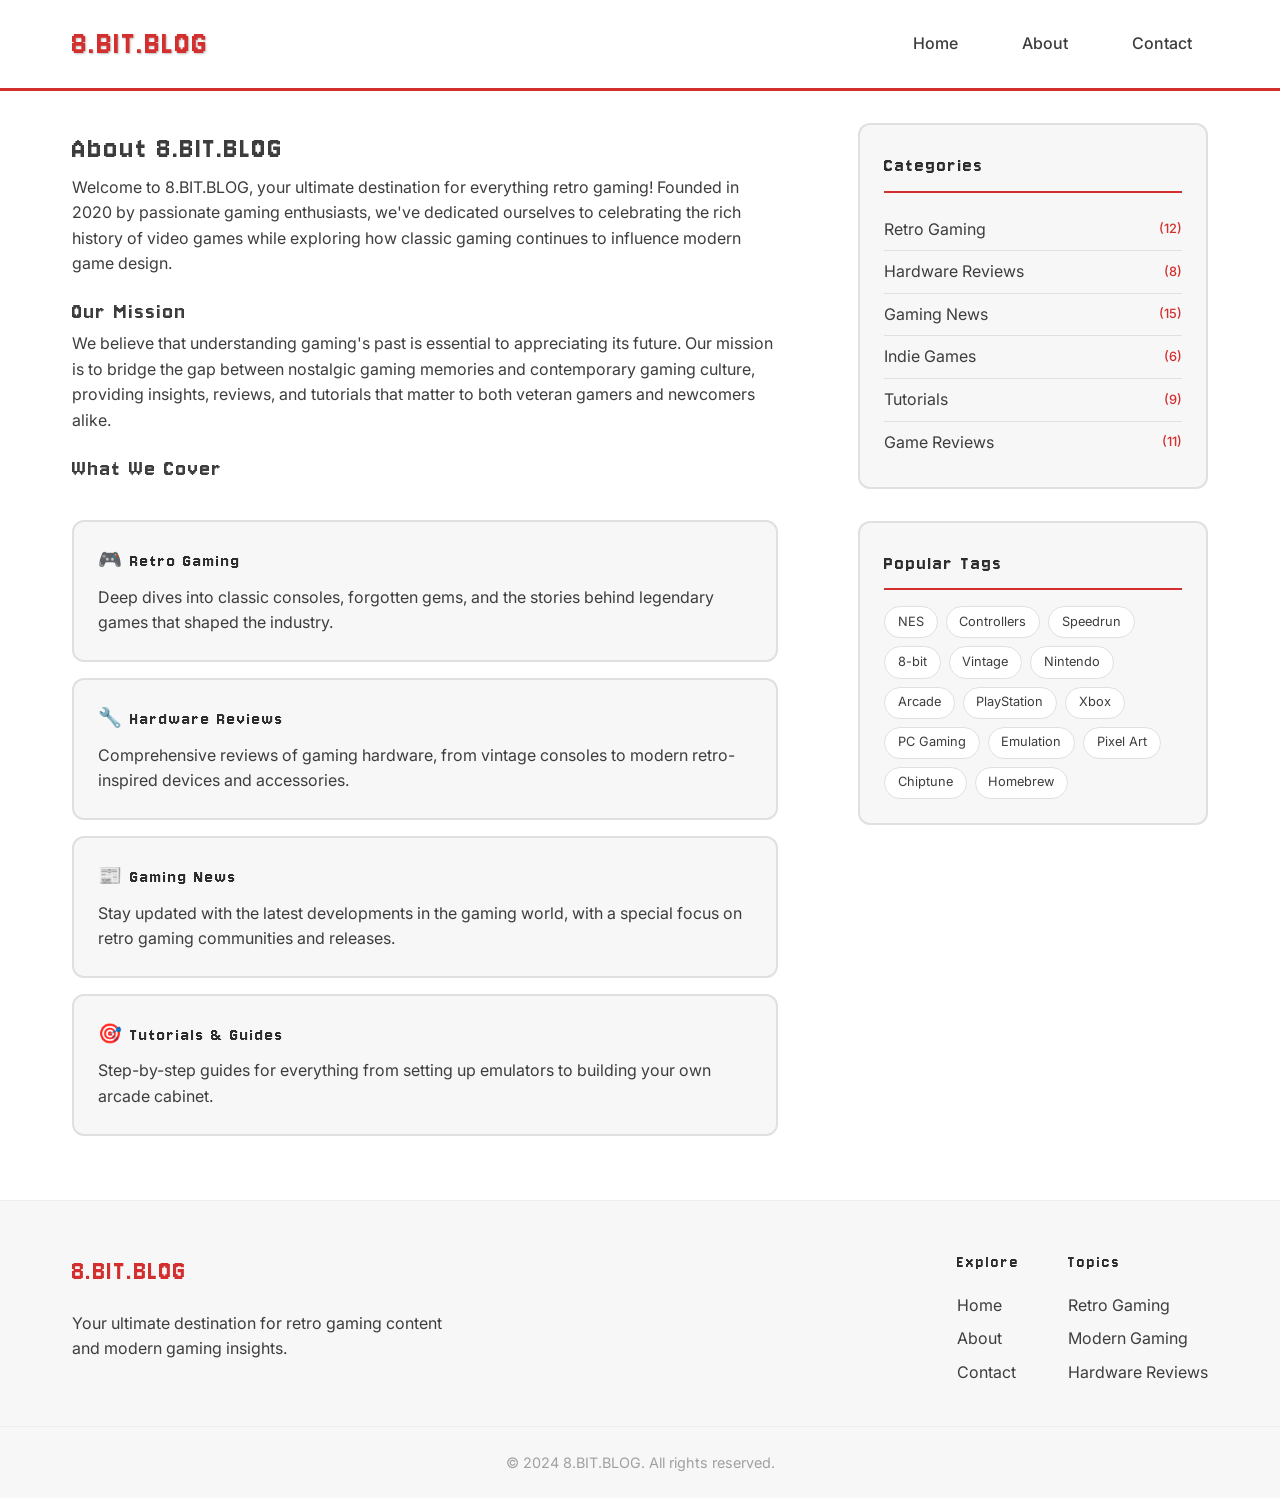
==== about.html @ f660c372 "add initial website structure and pages" ====
<html lang="en">
  <head>
    <meta charset="UTF-8" />
    <meta name="viewport" content="width=device-width, initial-scale=1.0" />
    <title>About - 8.BIT.BLOG</title>
    <link rel="stylesheet" href="assets/styles.css" />
  </head>
  <body>
    <nav class="navbar">
      <div class="nav-container">
        <a href="index.html" class="nav-logo">8.BIT.BLOG</a>
        <ul class="nav-links">
          <li><a href="index.html">Home</a></li>
          <li><a href="about.html">About</a></li>
          <li><a href="contact.html">Contact</a></li>
        </ul>
      </div>
    </nav>

    <div class="content">
      <div class="main-layout">
        <!-- Left Column - About Content -->
        <div class="blog-section">
          <h1>About 8.BIT.BLOG</h1>
          <p>
            Welcome to 8.BIT.BLOG, your ultimate destination for everything
            retro gaming! Founded in 2020 by passionate gaming enthusiasts,
            we've dedicated ourselves to celebrating the rich history of video
            games while exploring how classic gaming continues to influence
            modern game design.
          </p>

          <h2>Our Mission</h2>
          <p>
            We believe that understanding gaming's past is essential to
            appreciating its future. Our mission is to bridge the gap between
            nostalgic gaming memories and contemporary gaming culture, providing
            insights, reviews, and tutorials that matter to both veteran gamers
            and newcomers alike.
          </p>

          <h2>What We Cover</h2>
          <div class="about-topics">
            <div class="topic-item">
              <h3>🎮 Retro Gaming</h3>
              <p>
                Deep dives into classic consoles, forgotten gems, and the
                stories behind legendary games that shaped the industry.
              </p>
            </div>

            <div class="topic-item">
              <h3>🔧 Hardware Reviews</h3>
              <p>
                Comprehensive reviews of gaming hardware, from vintage consoles
                to modern retro-inspired devices and accessories.
              </p>
            </div>

            <div class="topic-item">
              <h3>📰 Gaming News</h3>
              <p>
                Stay updated with the latest developments in the gaming world,
                with a special focus on retro gaming communities and releases.
              </p>
            </div>

            <div class="topic-item">
              <h3>🎯 Tutorials & Guides</h3>
              <p>
                Step-by-step guides for everything from setting up emulators to
                building your own arcade cabinet.
              </p>
            </div>
          </div>
        </div>

        <!-- Right Column - Sidebar -->
        <div class="sidebar-section">
          <!-- Categories -->
          <div class="sidebar-widget">
            <h3>Categories</h3>
            <ul class="category-list">
              <li>
                <a href="#" class="category-item"
                  >Retro Gaming <span class="count">(12)</span></a
                >
              </li>
              <li>
                <a href="#" class="category-item"
                  >Hardware Reviews <span class="count">(8)</span></a
                >
              </li>
              <li>
                <a href="#" class="category-item"
                  >Gaming News <span class="count">(15)</span></a
                >
              </li>
              <li>
                <a href="#" class="category-item"
                  >Indie Games <span class="count">(6)</span></a
                >
              </li>
              <li>
                <a href="#" class="category-item"
                  >Tutorials <span class="count">(9)</span></a
                >
              </li>
              <li>
                <a href="#" class="category-item"
                  >Game Reviews <span class="count">(11)</span></a
                >
              </li>
            </ul>
          </div>

          <!-- Tags -->
          <div class="sidebar-widget">
            <h3>Popular Tags</h3>
            <div class="tag-cloud">
              <a href="#" class="tag">NES</a>
              <a href="#" class="tag">Controllers</a>
              <a href="#" class="tag">Speedrun</a>
              <a href="#" class="tag">8-bit</a>
              <a href="#" class="tag">Vintage</a>
              <a href="#" class="tag">Nintendo</a>
              <a href="#" class="tag">Arcade</a>
              <a href="#" class="tag">PlayStation</a>
              <a href="#" class="tag">Xbox</a>
              <a href="#" class="tag">PC Gaming</a>
              <a href="#" class="tag">Emulation</a>
              <a href="#" class="tag">Pixel Art</a>
              <a href="#" class="tag">Chiptune</a>
              <a href="#" class="tag">Homebrew</a>
            </div>
          </div>
        </div>
      </div>
    </div>

    <footer class="footer">
      <div class="footer-container">
        <div class="footer-brand">
          <h3>8.BIT.BLOG</h3>
          <p>
            Your ultimate destination for retro gaming content and modern gaming
            insights.
          </p>
        </div>

        <div class="footer-links">
          <div class="footer-section">
            <h4>Explore</h4>
            <ul>
              <li><a href="index.html">Home</a></li>
              <li><a href="about.html">About</a></li>
              <li><a href="contact.html">Contact</a></li>
            </ul>
          </div>

          <div class="footer-section">
            <h4>Topics</h4>
            <ul>
              <li><a href="#">Retro Gaming</a></li>
              <li><a href="#">Modern Gaming</a></li>
              <li><a href="#">Hardware Reviews</a></li>
            </ul>
          </div>
        </div>
      </div>

      <div class="footer-bottom">
        <p>&copy; 2024 8.BIT.BLOG. All rights reserved.</p>
      </div>
    </footer>
  </body>
</html>
---- assets/styles.css ----
/* Import fonts from Google Fonts */
@import url("https://fonts.googleapis.com/css2?family=Jersey+10&family=Inter:wght@300;400;500;600&display=swap");

/* Retro Gaming Color Scheme - Inspired by classic NES gamepad */
:root {
  --retro-dark: #2d2d2d;
  --retro-grey: #3d3d3d;
  --retro-light: #f7f7f7;
  --retro-red: #d32f2f;
  --retro-white: #ffffff;
  --retro-shadow: rgba(42, 42, 42, 0.3);
  --retro-letter-spacing: 2px;
}

/* Global styles */
* {
  margin: 0;
  padding: 0;
  box-sizing: border-box;
}
body {
  font-family: "Inter", sans-serif;
  background: var(--retro-white);
  min-height: 100vh;
  color: var(--retro-grey);
  line-height: 1.6;
}
/* Headings */
h1,
h2,
h3,
h4,
h5,
h6 {
  font-weight: normal;
  font-family: "Jersey 10", cursive;
  letter-spacing: var(--retro-letter-spacing);
}

/* Navbar styling */
.navbar {
  background: var(--retro-white);
  border-bottom: 3px solid var(--retro-red);
}

.nav-container {
  max-width: 1200px;
  margin: 0 auto;
  display: flex;
  justify-content: space-between;
  align-items: center;
  padding: 1rem 2rem;
}

.nav-logo {
  font-size: 2.2rem;
  color: var(--retro-red);
  text-decoration: none;
  text-shadow: 1px 1px 2px var(--retro-shadow);
  font-weight: normal;
  font-family: "Jersey 10", cursive;
  letter-spacing: var(--retro-letter-spacing);
}

.nav-links {
  display: flex;
  list-style: none;
  gap: 2rem;
}

.nav-links a {
  color: var(--retro-grey);
  text-decoration: none;
  font-family: "Inter", sans-serif;
  font-weight: 500;
  padding: 0.5rem 1rem;
  transition: all 0.1s ease;
}

.nav-links a:hover {
  color: var(--retro-red);
}

/* Main title styling */
.main-title {
  text-align: center;
  padding: 3rem 2rem;
  background: rgba(255, 255, 255, 0.1);
  margin: 2rem auto;
  max-width: 800px;
  border-radius: 12px;
  border: 3px solid var(--retro-dark);
  box-shadow: 0 8px 16px var(--retro-shadow);
}

.main-title h1 {
  font-size: 3.5rem;
  color: var(--retro-white);
  text-shadow: 3px 3px 0px var(--retro-red);
  margin-bottom: 1rem;
  font-family: "Jersey 10", cursive;
  letter-spacing: 2px;
}

.main-title .subtitle {
  font-size: 1.2rem;
  color: var(--retro-light);
  font-weight: 500;
  text-transform: uppercase;
  letter-spacing: 1px;
}

/* Content area styling */
.content {
  max-width: 1200px;
  margin: 0 auto;
  padding: 2rem;
}

.content p {
  font-family: "Inter", sans-serif;
  font-weight: 400;
  margin-bottom: 1rem;
}

/* Main Layout - Two Column */
.main-layout {
  display: grid;
  grid-template-columns: 1fr 350px;
  gap: 5rem;
  align-items: start;
}

.blog-section {
  min-width: 0; /* Prevents grid overflow */
}

/* Sidebar Section */
.sidebar-section {
  display: flex;
  flex-direction: column;
  gap: 2rem;
}

.sidebar-widget {
  background: var(--retro-light);
  border: 2px solid #e0e0e0;
  border-radius: 12px;
  padding: 1.5rem;
}

.sidebar-widget h3 {
  color: var(--retro-dark);
  margin-bottom: 1rem;
  font-size: 1.3rem;
  border-bottom: 2px solid var(--retro-red);
  padding-bottom: 0.5rem;
}

/* Categories */
.category-list {
  list-style: none;
  padding: 0;
  margin: 0;
}

.category-list li {
  border-bottom: 1px solid #e0e0e0;
  padding: 0.5rem 0;
}

.category-list li:last-child {
  border-bottom: none;
}

.category-item {
  font-family: 'Inter', sans-serif;
  color: var(--retro-grey);
  text-decoration: none;
  display: flex;
  justify-content: space-between;
  align-items: center;
  transition: color 0.2s ease;
}

.category-item:hover {
  color: var(--retro-red);
}

.count {
  font-size: 0.8rem;
  color: var(--retro-red);
  font-weight: 500;
}

/* Tag Cloud */
.tag-cloud {
  display: flex;
  flex-wrap: wrap;
  gap: 0.5rem;
}

.tag {
  font-family: 'Inter', sans-serif;
  background: var(--retro-white);
  color: var(--retro-grey);
  padding: 0.3rem 0.8rem;
  border-radius: 20px;
  text-decoration: none;
  font-size: 0.8rem;
  border: 1px solid #e0e0e0;
  transition: all 0.2s ease;
}

.tag:hover {
  background: var(--retro-red);
  color: var(--retro-white);
  border-color: var(--retro-red);
}


/* About Page Specific Styles */
.about-topics {
  margin: 2rem 0;
}

.topic-item {
  background: var(--retro-light);
  border: 2px solid #e0e0e0;
  border-radius: 12px;
  padding: 1.5rem;
  margin-bottom: 1rem;
  transition: all 0.3s ease;
}

.topic-item:hover {
  border-color: var(--retro-red);
  transform: translateY(-2px);
  box-shadow: 0 4px 12px rgba(0, 0, 0, 0.1);
}

.topic-item h3 {
  color: var(--retro-dark);
  margin-bottom: 0.5rem;
  font-size: 1.2rem;
}

.topic-item p {
  font-family: 'Inter', sans-serif;
  color: var(--retro-grey);
  line-height: 1.6;
  margin: 0;
}

/* Contact Form Styles */
.contact-form-section {
  margin: 2rem 0;
  background: var(--retro-light);
  border: 2px solid #e0e0e0;
  border-radius: 12px;
  padding: 2rem;
}

.contact-form-section h2 {
  margin-bottom: 1.5rem;
  color: var(--retro-dark);
}

.contact-form {
  display: flex;
  flex-direction: column;
  gap: 1.5rem;
}

.form-row {
  display: grid;
  grid-template-columns: 1fr 1fr;
  gap: 1rem;
}

.form-group {
  display: flex;
  flex-direction: column;
}

.form-group label {
  font-family: 'Inter', sans-serif;
  color: var(--retro-dark);
  font-weight: 500;
  margin-bottom: 0.5rem;
  font-size: 0.9rem;
}

.form-group input,
.form-group select,
.form-group textarea {
  font-family: 'Inter', sans-serif;
  padding: 0.8rem;
  border: 2px solid #e0e0e0;
  border-radius: 6px;
  font-size: 0.9rem;
  transition: border-color 0.2s ease;
  background: var(--retro-white);
}

.form-group input:focus,
.form-group select:focus,
.form-group textarea:focus {
  outline: none;
  border-color: var(--retro-red);
}

.form-group textarea {
  resize: vertical;
  min-height: 120px;
}

.checkbox-group {
  flex-direction: row;
  align-items: center;
  gap: 0.5rem;
}

.checkbox-label {
  display: flex;
  align-items: center;
  gap: 0.5rem;
  cursor: pointer;
  font-size: 0.9rem;
}

.checkbox-label input[type="checkbox"] {
  width: 18px;
  height: 18px;
  margin: 0;
}

.contact-submit-btn {
  background: var(--retro-red);
  color: var(--retro-white);
  padding: 1rem 2rem;
  border: none;
  border-radius: 6px;
  font-family: 'Inter', sans-serif;
  font-weight: 600;
  font-size: 1rem;
  cursor: pointer;
  transition: all 0.2s ease;
  align-self: flex-start;
  box-shadow: 0 4px 0 #b71c1c;
}

.contact-submit-btn:hover {
  transform: translateY(-2px);
  box-shadow: 0 6px 0 #b71c1c;
}

.contact-submit-btn:active {
  transform: translateY(2px);
  box-shadow: 0 2px 0 #b71c1c;
}

.contact-link {
  color: var(--retro-red);
  text-decoration: none;
  font-weight: 500;
  font-family: 'Inter', sans-serif;
  font-size: 0.9rem;
  margin-top: 0.5rem;
  display: inline-block;
}

.contact-link:hover {
  text-decoration: underline;
}

/* NES Gamepad Card Styling */
.gamepad-card {
  display: flex;
  align-items: center;
  background: var(--retro-light);
  border: 2px solid var(--retro-grey);
  border-radius: 16px;
  padding: 2rem;
  margin: 2rem 0;
  gap: 2rem;
  max-width: 800px;
}

/* Left side - D-Pad */
.card-left {
  flex: 0 0 80px;
  display: flex;
  justify-content: center;
  align-items: center;
}

.dpad {
  position: relative;
  width: 60px;
  height: 60px;
}

.dpad-horizontal,
.dpad-vertical {
  background: var(--retro-grey);
  position: absolute;
  border-radius: 4px;
}

.dpad-horizontal {
  width: 60px;
  height: 20px;
  top: 50%;
  left: 0;
  transform: translateY(-50%);
}

.dpad-vertical {
  width: 20px;
  height: 60px;
  left: 50%;
  top: 0;
  transform: translateX(-50%);
}

/* Center content */
.card-content {
  flex: 1;
  padding: 0 1rem;
}

.card-content h3 {
  color: var(--retro-dark);
  margin-bottom: 0.5rem;
  font-size: 1.4rem;
}

.card-content p {
  color: var(--retro-grey);
  margin: 0;
  line-height: 1.5;
}

/* Right side - Action buttons */
.card-right {
  flex: 0 0 80px;
  display: flex;
  justify-content: center;
  align-items: center;
}

.action-buttons {
  display: flex;
  flex-direction: column;
  gap: 0.8rem;
}

.action-btn {
  width: 50px;
  height: 50px;
  border-radius: 50%;
  border: 3px solid var(--retro-red);
  background: var(--retro-red);
  color: var(--retro-white);
  font-family: "Inter", sans-serif;
  font-weight: 600;
  cursor: pointer;
  transition: all 0.2s ease;
  display: flex;
  align-items: center;
  justify-content: center;
  box-shadow: 0 5px 0 #b71c1c;
}

.action-btn:active {
  transform: translateY(3px);
  box-shadow: 0 2px 0 #b71c1c;
}

.action-btn .arrow {
  font-size: 1.2rem;
  font-weight: bold;
}

.action-btn .initials {
  font-size: 0.9rem;
  font-weight: 600;
}

/* Author button styling */
.author-btn {
  background: var(--retro-white);
  color: var(--retro-red);
  border: 3px solid var(--retro-red);
  box-shadow: 0 5px 0 #b71c1c;
}

.author-btn:hover {
  background: var(--retro-red);
  color: var(--retro-white);
}

/* Gaming Hints Section */
.hints-section {
  background: var(--retro-light);
  border-top: 1px solid #eee;
  border-bottom: 1px solid #eee;
  margin-top: 4rem;
  padding: 4rem 0;
}

.hints-container {
  max-width: 1200px;
  margin: 0 auto;
  padding: 0 2rem;
  text-align: center;
}

.hints-section h2 {
  color: var(--retro-dark);
  font-size: 2.5rem;
  margin-bottom: 1rem;
}

.hints-subtitle {
  font-family: "Inter", sans-serif;
  color: var(--retro-grey);
  font-size: 1.1rem;
  margin-bottom: 3rem;
  max-width: 600px;
  margin-left: auto;
  margin-right: auto;
}

.hints-grid {
  display: grid;
  grid-template-columns: repeat(auto-fit, minmax(250px, 1fr));
  gap: 2rem;
  margin-top: 3rem;
}

.hint-card {
  background: var(--retro-white);
  border: 2px solid #e0e0e0;
  border-radius: 12px;
  padding: 2rem 1.5rem;
  text-align: center;
  transition: all 0.3s ease;
  cursor: pointer;
}

.hint-card:hover {
  border-color: var(--retro-red);
  transform: translateY(-4px);
  box-shadow: 0 8px 24px rgba(0, 0, 0, 0.1);
}

.hint-icon {
  font-size: 2.5rem;
  margin-bottom: 1rem;
  display: block;
}

.hint-card h3 {
  color: var(--retro-dark);
  margin-bottom: 1rem;
  font-size: 1.3rem;
}

.hint-card p {
  font-family: "Inter", sans-serif;
  color: var(--retro-grey);
  line-height: 1.6;
  margin: 0;
}

/* Events Section */
.events-section {
  background: var(--retro-white);
  padding: 4rem 0;
}

.events-container {
  max-width: 1200px;
  margin: 0 auto;
  padding: 0 2rem;
  text-align: center;
}

.events-section h2 {
  color: var(--retro-dark);
  font-size: 2.5rem;
  margin-bottom: 1rem;
}

.events-subtitle {
  font-family: 'Inter', sans-serif;
  color: var(--retro-grey);
  font-size: 1.1rem;
  margin-bottom: 3rem;
  max-width: 600px;
  margin-left: auto;
  margin-right: auto;
}

.events-timeline {
  display: flex;
  flex-direction: column;
  gap: 2rem;
  max-width: 700px;
  margin: 0 auto;
  text-align: left;
}

.event-item {
  display: flex;
  gap: 1.5rem;
  align-items: flex-start;
  padding: 1.5rem;
  background: var(--retro-light);
  border-radius: 12px;
  border: 2px solid #e0e0e0;
  transition: all 0.3s ease;
}

.event-item:hover {
  border-color: var(--retro-red);
  transform: translateY(-2px);
  box-shadow: 0 8px 24px rgba(0, 0, 0, 0.1);
}

.event-date {
  flex: 0 0 80px;
  text-align: center;
  background: var(--retro-red);
  color: var(--retro-white);
  border-radius: 8px;
  padding: 1rem 0.5rem;
  display: flex;
  flex-direction: column;
  justify-content: center;
}

.event-date .month {
  font-family: 'Inter', sans-serif;
  font-size: 0.8rem;
  font-weight: 600;
  text-transform: uppercase;
  letter-spacing: 1px;
}

.event-date .day {
  font-family: 'Jersey 10', cursive;
  font-size: 1.8rem;
  font-weight: normal;
  line-height: 1;
}

.event-content {
  flex: 1;
}

.event-content h3 {
  color: var(--retro-dark);
  margin-bottom: 0.5rem;
  font-size: 1.3rem;
}

.event-content p {
  font-family: 'Inter', sans-serif;
  color: var(--retro-grey);
  line-height: 1.6;
  margin-bottom: 0.5rem;
}

.event-location {
  font-family: 'Inter', sans-serif;
  color: var(--retro-red);
  font-size: 0.9rem;
  font-weight: 500;
}

/* Footer Styling */
.footer {
  border-top: 1px solid #eee;
  background: var(--retro-light);
  color: var(--retro-dark);
  margin-top: 0;
}

.footer-container {
  max-width: 1200px;
  margin: 0 auto;
  padding: 3rem 2rem 2rem;
  display: grid;
  grid-template-columns: 1fr 1fr;
  gap: 3rem;
  align-items: start;
}

.footer-brand h3 {
  color: var(--retro-red);
  margin-bottom: 1rem;
  font-size: 1.8rem;
}

.footer-brand p {
  font-family: "Inter", sans-serif;
  color: var(--retro-grey);
  line-height: 1.6;
  max-width: 400px;
}

.footer-links {
  display: flex;
  gap: 3rem;
  justify-content: flex-end;
}

.footer-section h4 {
  color: var(--retro-dark);
  margin-bottom: 1rem;
  font-size: 1.1rem;
}

.footer-section ul {
  list-style: none;
  padding: 0;
}

.footer-section li {
  margin-bottom: 0.5rem;
}

.footer-section a {
  color: var(--retro-grey);
  text-decoration: none;
  font-family: "Inter", sans-serif;
  font-weight: 400;
  transition: color 0.2s ease;
}

.footer-section a:hover {
  color: var(--retro-red);
}

.footer-bottom {
  border-top: 1px solid #eee;
  padding: 1.5rem 2rem;
  text-align: center;
}

.footer-bottom p {
  font-family: "Inter", sans-serif;
  color: #a0a0a0;
  margin: 0;
  font-size: 0.9rem;
}

/* Responsive design */
@media (max-width: 768px) {
  .nav-container {
    flex-direction: column;
    gap: 1rem;
  }

  .nav-links {
    gap: 1rem;
  }

  .main-title h1 {
    font-size: 2.5rem;
  }

  .navbar {
    padding: 1rem;
  }

  /* Responsive main layout */
  .main-layout {
    grid-template-columns: 1fr;
    gap: 2rem;
  }

  .sidebar-section {
    order: -1; /* Move sidebar above blog content on mobile */
  }

  .sidebar-widget {
    padding: 1rem;
  }

  .tag-cloud {
    gap: 0.3rem;
  }

  .tag {
    font-size: 0.75rem;
    padding: 0.25rem 0.6rem;
  }

  /* Responsive contact form */
  .contact-form-section {
    padding: 1.5rem;
  }

  .form-row {
    grid-template-columns: 1fr;
    gap: 0;
  }

  /* Responsive gamepad card */
  .gamepad-card {
    flex-direction: column;
    text-align: center;
    padding: 1.5rem;
    gap: 1.5rem;
  }

  .card-left,
  .card-right {
    flex: none;
  }

  .action-buttons {
    flex-direction: row;
    justify-content: center;
    gap: 1rem;
  }

  .dpad {
    width: 50px;
    height: 50px;
  }

  .dpad-horizontal {
    width: 50px;
    height: 16px;
  }

  .dpad-vertical {
    width: 16px;
    height: 50px;
  }

  /* Responsive hints section */
  .hints-section {
    padding: 3rem 0;
  }

  .hints-container {
    padding: 0 1rem;
  }

  .hints-section h2 {
    font-size: 2rem;
  }

  .hints-grid {
    grid-template-columns: 1fr;
    gap: 1.5rem;
  }

  .hint-card {
    padding: 1.5rem;
  }

  /* Responsive events section */
  .events-section {
    padding: 3rem 0;
  }

  .events-container {
    padding: 0 1rem;
  }

  .events-section h2 {
    font-size: 2rem;
  }

  .events-timeline {
    max-width: 100%;
  }

  .event-item {
    padding: 1.2rem;
    gap: 1rem;
  }

  .event-date {
    flex: 0 0 70px;
    padding: 0.8rem 0.5rem;
  }

  .event-date .day {
    font-size: 1.5rem;
  }

  /* Responsive footer */
  .footer-container {
    grid-template-columns: 1fr;
    gap: 2rem;
    padding: 2rem 1rem 1.5rem;
  }

  .footer-links {
    justify-content: flex-start;
    gap: 2rem;
  }

  .footer-bottom {
    padding: 1rem;
  }
}
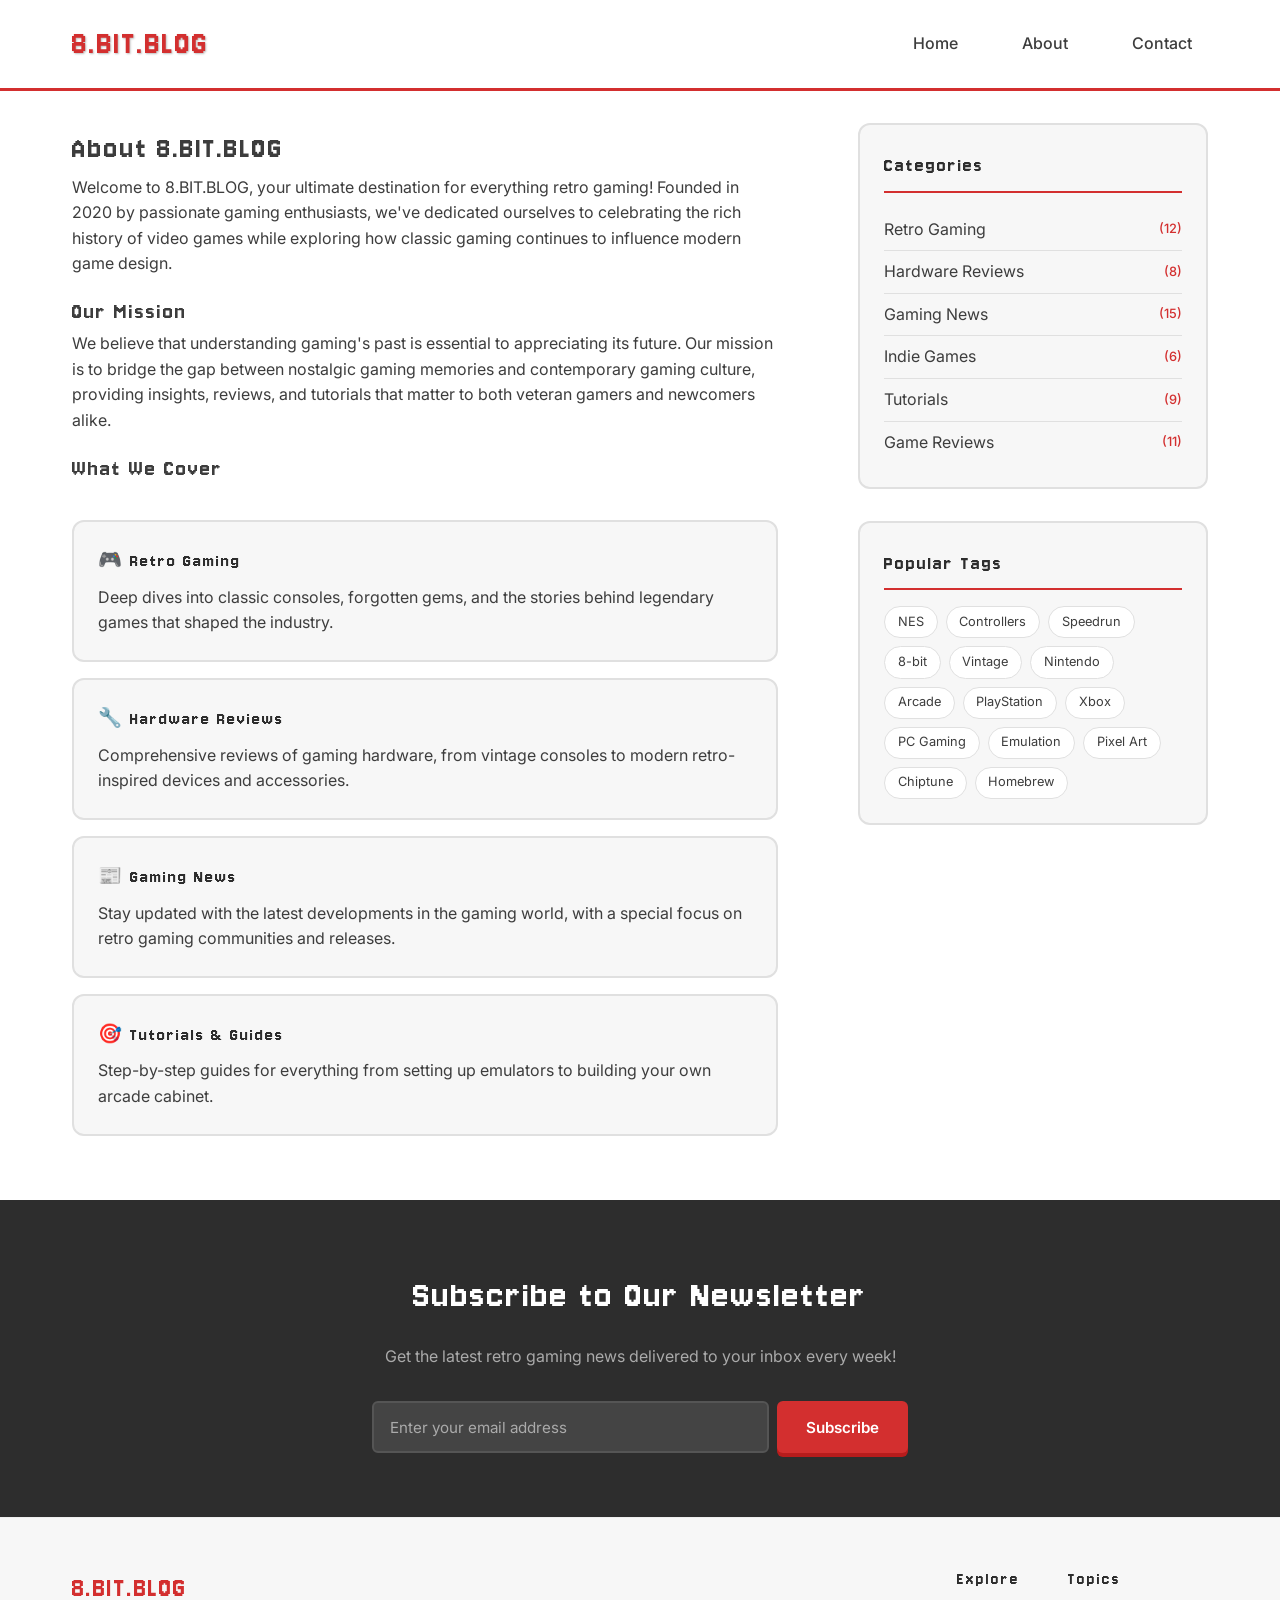
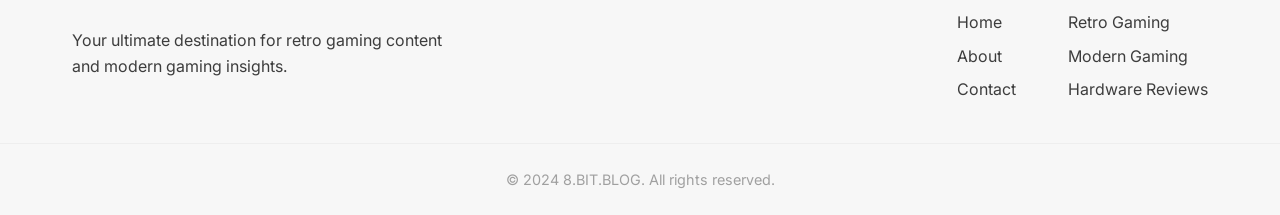
==== commit 667d5e6a: "add new feature" ====
--- a/about.html
+++ b/about.html
@@ -138,6 +138,29 @@
       </div>
     </div>
 
+    <!-- Newsletter Section -->
+    <div class="newsletter-section">
+      <div class="newsletter-container">
+        <h2>Subscribe to Our Newsletter</h2>
+        <p>Get the latest retro gaming news delivered to your inbox every week!</p>
+        <form class="newsletter-big-form" id="newsletterForm">
+          <input type="email" id="newsletterEmail" placeholder="Enter your email address" required />
+          <button type="submit">Subscribe</button>
+        </form>
+        <p class="newsletter-success" id="newsletterSuccess">
+          Email has been sent! Thank you for subscribing.
+        </p>
+      </div>
+    </div>
+
+    <script>
+      document.getElementById('newsletterForm').addEventListener('submit', function(e) {
+        e.preventDefault();
+        this.style.display = 'none';
+        document.getElementById('newsletterSuccess').style.display = 'block';
+      });
+    </script>
+
     <footer class="footer">
       <div class="footer-container">
         <div class="footer-brand">
--- a/assets/styles.css
+++ b/assets/styles.css
@@ -681,6 +681,89 @@
   font-weight: 500;
 }
 
+/* Newsletter Section */
+.newsletter-section {
+  background: var(--retro-dark);
+  padding: 4rem 0;
+  text-align: center;
+}
+
+.newsletter-container {
+  max-width: 600px;
+  margin: 0 auto;
+  padding: 0 2rem;
+}
+
+.newsletter-section h2 {
+  color: var(--retro-white);
+  font-size: 2.5rem;
+  margin-bottom: 1rem;
+}
+
+.newsletter-section p {
+  color: #aaa;
+  font-family: 'Inter', sans-serif;
+  margin-bottom: 2rem;
+}
+
+.newsletter-big-form {
+  display: flex;
+  gap: 0.5rem;
+}
+
+.newsletter-big-form input[type="email"] {
+  flex: 1;
+  padding: 0.9rem 1rem;
+  border: 2px solid #555;
+  border-radius: 6px;
+  background: #444;
+  color: var(--retro-white);
+  font-family: 'Inter', sans-serif;
+  font-size: 0.95rem;
+}
+
+.newsletter-big-form input[type="email"]::placeholder {
+  color: #aaa;
+}
+
+.newsletter-big-form input[type="email"]:focus {
+  outline: none;
+  border-color: var(--retro-red);
+}
+
+.newsletter-big-form button[type="submit"] {
+  padding: 0.9rem 1.8rem;
+  background: var(--retro-red);
+  color: var(--retro-white);
+  border: none;
+  border-radius: 6px;
+  font-family: 'Inter', sans-serif;
+  font-weight: 600;
+  font-size: 0.95rem;
+  cursor: pointer;
+  transition: all 0.2s ease;
+  box-shadow: 0 4px 0 #b71c1c;
+}
+
+.newsletter-big-form button[type="submit"]:hover {
+  transform: translateY(-2px);
+  box-shadow: 0 6px 0 #b71c1c;
+}
+
+.newsletter-big-form button[type="submit"]:active {
+  transform: translateY(2px);
+  box-shadow: 0 2px 0 #b71c1c;
+}
+
+.newsletter-success {
+  display: none;
+  color: #4caf50;
+  font-family: 'Inter', sans-serif;
+  font-size: 1.1rem;
+  font-weight: 500;
+  margin-top: 1rem;
+}
+
 /* Footer Styling */
 .footer {
   border-top: 1px solid #eee;
